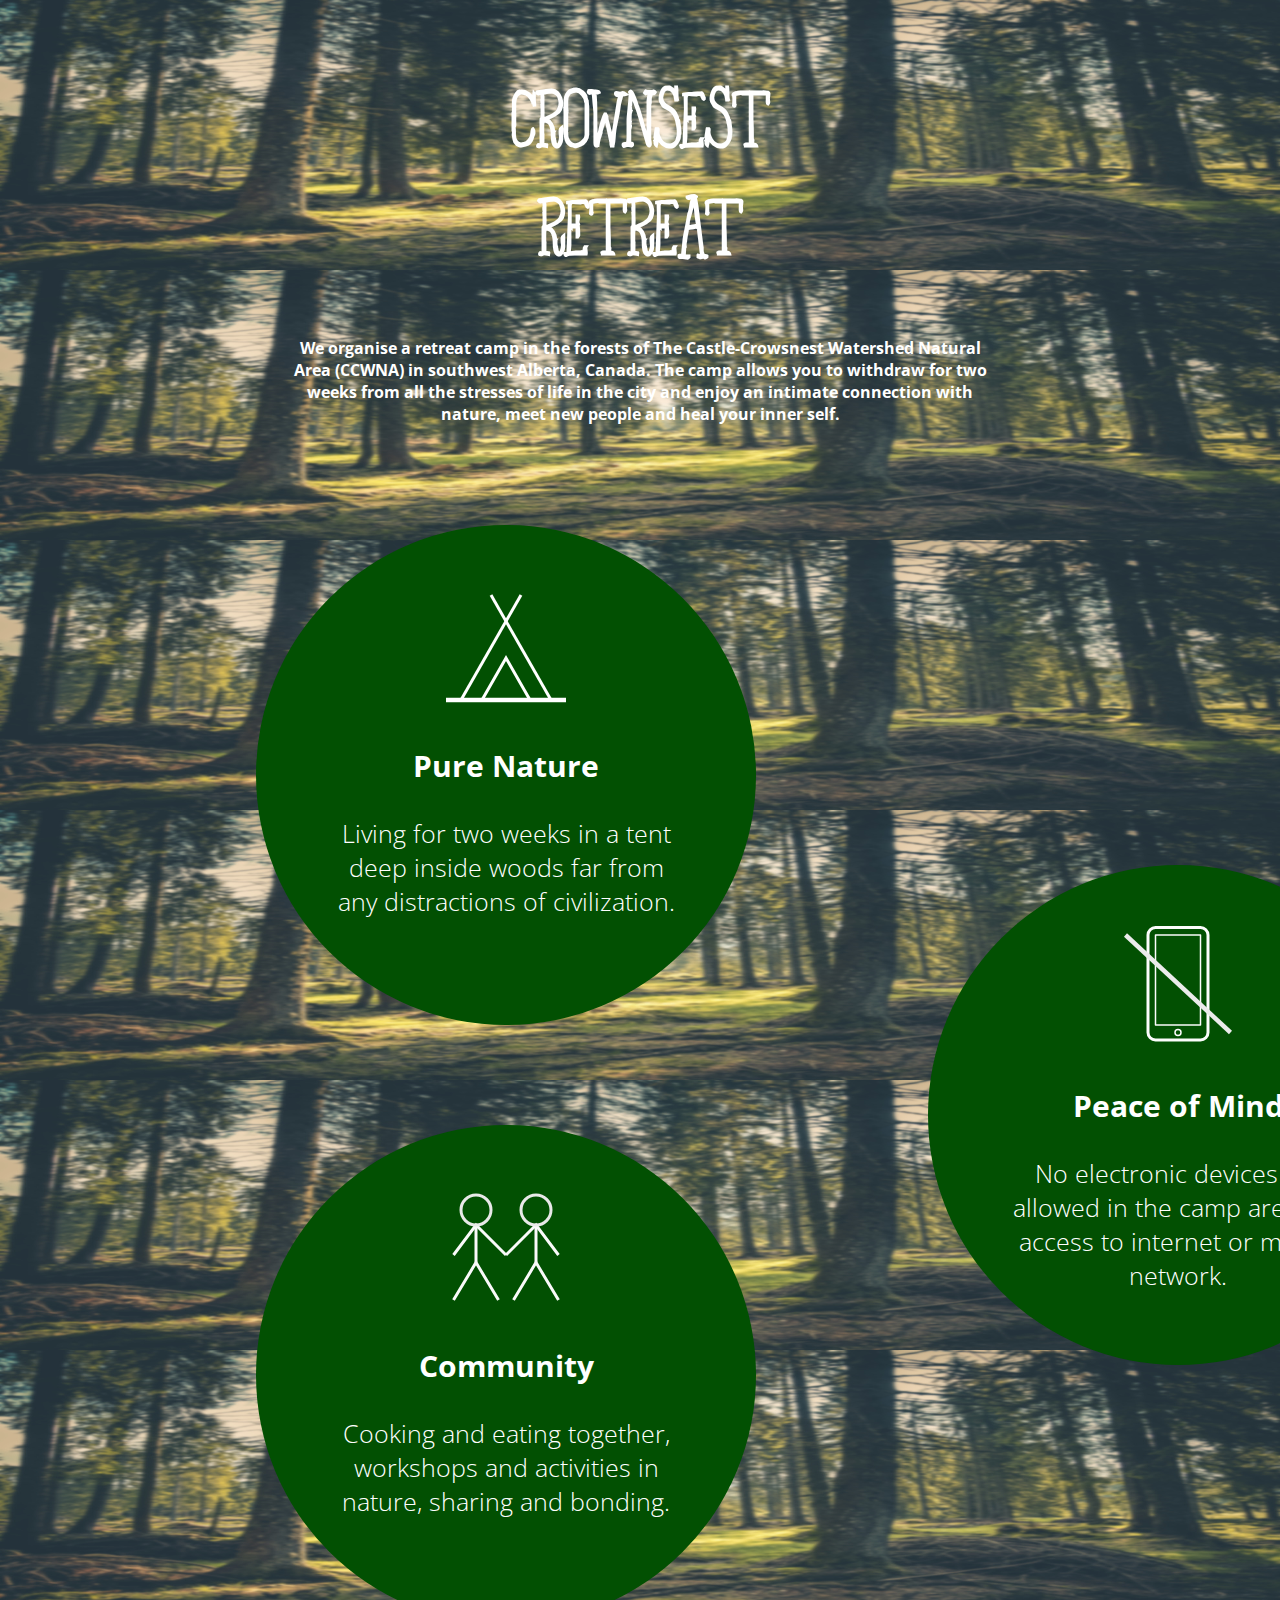
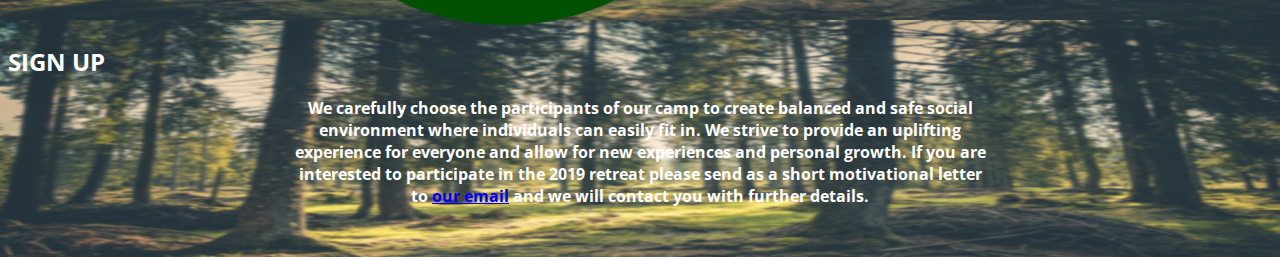
==== retreat-main/html/index.html @ 29760be2 "fix the positions of the circles" ====
<!DOCTYPE html>
<html lang="en">
  <head>
    <meta charset="UTF-8" />
    <meta name="viewport" content="width=device-width, initial-scale=1.0" />
    <title>Crownsest Retreat</title>
    <link rel="stylesheet" href="../css/style.css" />
    <link rel="preconnect" href="https://fonts.googleapis.com">
<link rel="preconnect" href="https://fonts.gstatic.com" crossorigin>
<link href="https://fonts.googleapis.com/css2?family=Open+Sans:wght@400;700&display=swap" rel="stylesheet">
  
  </head>
  <body>
    <h1>CROWNSEST</br>RETREAT</h1>
    <p>
      We organise a retreat camp in the forests of The Castle-Crowsnest
      Watershed Natural Area (CCWNA) in southwest Alberta, Canada. The camp
      allows you to withdraw for two weeks from all the stresses of life in the
      city and enjoy an intimate connection with nature, meet new people and
      heal your inner self.
    </p>

  <div class="container">
    <section class="benefit">
      <img src="../graphics/tent.svg" alt="tent">
      <h3>Pure Nature</h3>
      <p>
        Living for two weeks in a tent deep inside woods far from any
        distractions of civilization.
      </p>
    </section>

    <section class="benefit middleCircle">
      <img src="../graphics/cell.svg" alt="cell">
      <h3>Peace of Mind</h3>
      <p>
        No electronic devices are allowed in the camp area. No access to
        internet or mobile network.
      </p>
    </section>

    <section class="benefit">
      <img src="../graphics/community.svg" alt="community">
      <h3>Community</h3>
      <p>
        Cooking and eating together, workshops and activities in nature, sharing
        and bonding.
      </p>
     </section>
  </div>

    <footer>
      <h2>SIGN UP</h2>
      <p>We carefully choose the participants of our camp to create balanced and safe social environment where individuals can easily fit in. We strive to provide an uplifting experience for everyone and allow for new experiences and personal growth.

      If you are interested to participate in the 2019 retreat please send as a short motivational letter to <a href="application@crownswest-retreat.org">our email</a> and we will contact you with further details. 
      </p>
    </footer>
  </body>
</html>
---- retreat-main/css/style.css ----
@font-face {
  font-family: "FromtheWoods";
  src: url("../graphics/FromtheWoods-Regular.woff2");
  font-weight: 300;
  font-style: normal;
}

body {
  background-image: url("../graphics/bg.jpg");
  background-size: 100vw 30vh;
  background-repeat: repeat-y;
  color: white;
  font-family: 'Open Sans', sans-serif;
}

h1 {
  font-family: "FromtheWoods", serif;
  text-align: center;
  font-size: 90px;
}

p {
  text-align: center;
  width: 700px;
  margin: auto;
  font-weight: bold;
  margin-bottom: 50px;
}

.benefit {
  background-color: rgb(2, 80, 2);
  width: 500px;
  height: 500px;
  border-radius: 50%;
  position: relative;
  left: 10vw;
  margin-top: 100px;
}

.benefit img {
  margin-left: auto;
  margin-right: auto;
  width: 30%;
  display: block;
  padding-top: 40px;
}

.benefit h3 {
  width: 50%;
  margin-left: auto;
  margin-right: auto;
  text-align: center;
  font-size: 30px;
}

.benefit p {
  width: 70%;
  margin-left: auto;
  margin-right: auto;
  text-align: center;
  font-weight: lighter;
  font-size: 25px;
}

.container {
  /* border: 2px solid red; */
  width: 80vw;
  margin-inline: auto;
}

/* calc helps keeping the distance between the middle circle and the two left circles by calculating the distance with fixed value */
.benefit.middleCircle {
  position: absolute;
  left: calc(10vw + 800px);
  top: 85%;
}
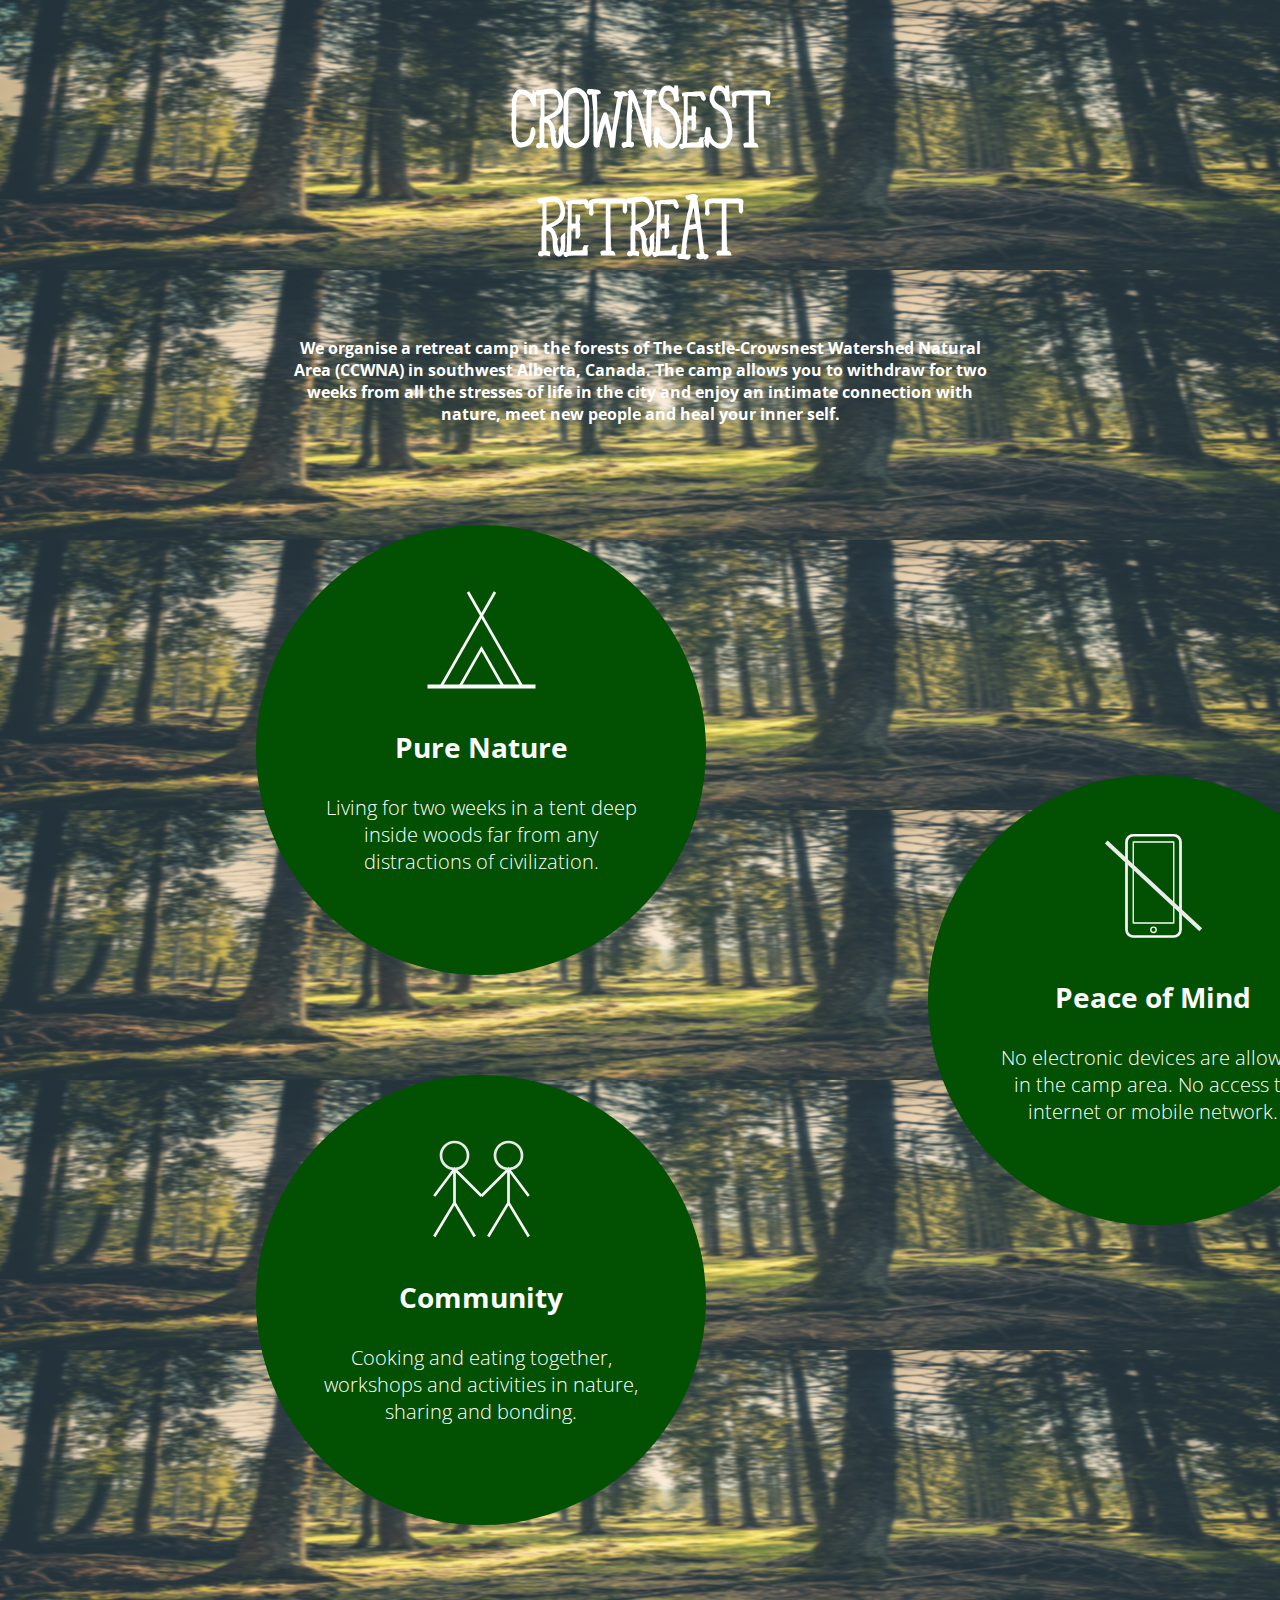
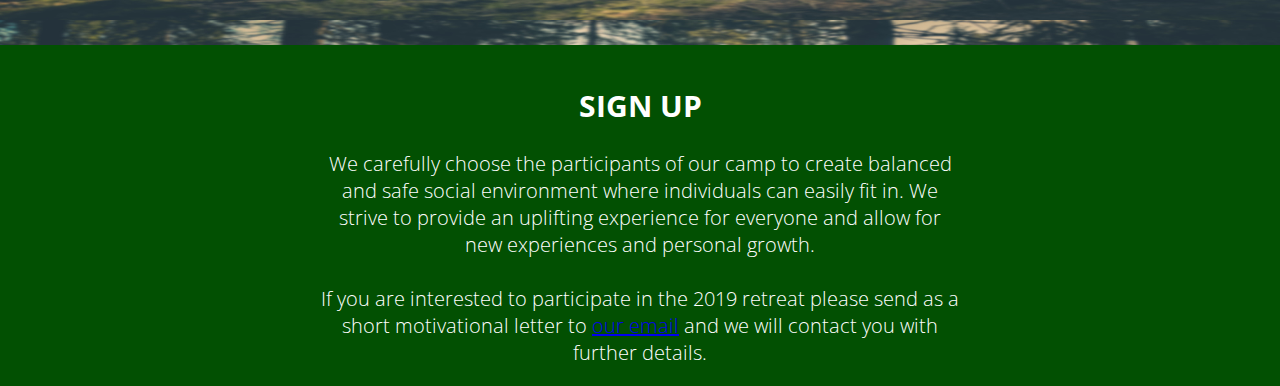
==== commit 02fdfe13: "style footer > layout complete" ====
--- a/retreat-main/html/index.html
+++ b/retreat-main/html/index.html
@@ -52,7 +52,7 @@
     <footer>
       <h2>SIGN UP</h2>
       <p>We carefully choose the participants of our camp to create balanced and safe social environment where individuals can easily fit in. We strive to provide an uplifting experience for everyone and allow for new experiences and personal growth.
-
+        </br></br>
       If you are interested to participate in the 2019 retreat please send as a short motivational letter to <a href="application@crownswest-retreat.org">our email</a> and we will contact you with further details. 
       </p>
     </footer>
--- a/retreat-main/css/style.css
+++ b/retreat-main/css/style.css
@@ -1,3 +1,12 @@
+html {
+  box-sizing: border-box;
+}
+*,
+*:before,
+*:after {
+  box-sizing: inherit;
+}
+
 @font-face {
   font-family: "FromtheWoods";
   src: url("../graphics/FromtheWoods-Regular.woff2");
@@ -11,6 +20,8 @@
   background-repeat: repeat-y;
   color: white;
   font-family: 'Open Sans', sans-serif;
+  margin: 0;
+  padding: 0;
 }
 
 h1 {
@@ -29,8 +40,8 @@
 
 .benefit {
   background-color: rgb(2, 80, 2);
-  width: 500px;
-  height: 500px;
+  width: 450px;
+  height: 450px;
   border-radius: 50%;
   position: relative;
   left: 10vw;
@@ -50,7 +61,7 @@
   margin-left: auto;
   margin-right: auto;
   text-align: center;
-  font-size: 30px;
+  font-size: 28px;
 }
 
 .benefit p {
@@ -59,7 +70,7 @@
   margin-right: auto;
   text-align: center;
   font-weight: lighter;
-  font-size: 25px;
+  font-size: 20px;
 }
 
 .container {
@@ -72,7 +83,24 @@
 .benefit.middleCircle {
   position: absolute;
   left: calc(10vw + 800px);
-  top: 85%;
+  top: 75%;
 }
 
+footer {
+  background-color: rgb(2, 80, 2);
+  margin-top: 120px;
+}
 
+footer h2 {
+  text-align: center;
+  padding-top: 40px;
+  font-size: 30px;
+}
+
+footer p {
+  margin-bottom: 0;
+  padding-bottom: 20px;
+  font-weight: lighter;
+  font-size: 20px;
+  width: 50%;
+}